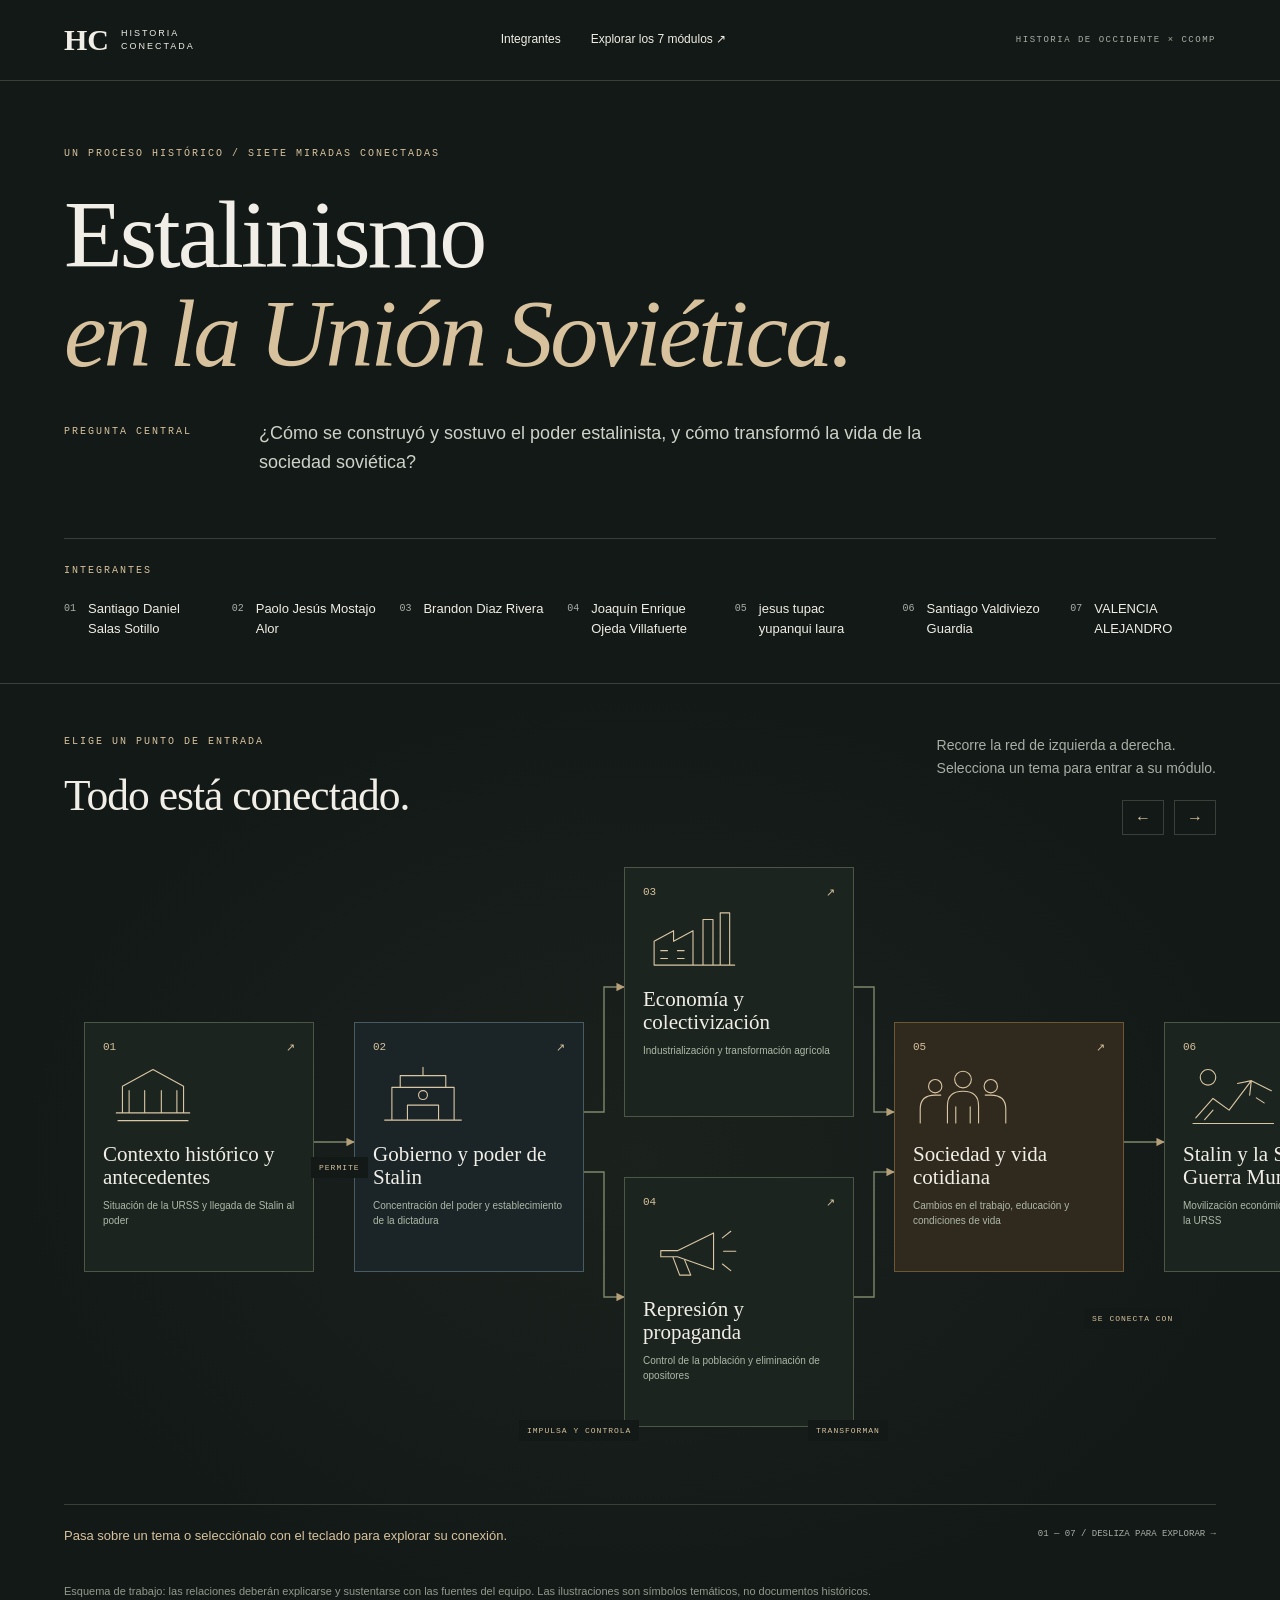
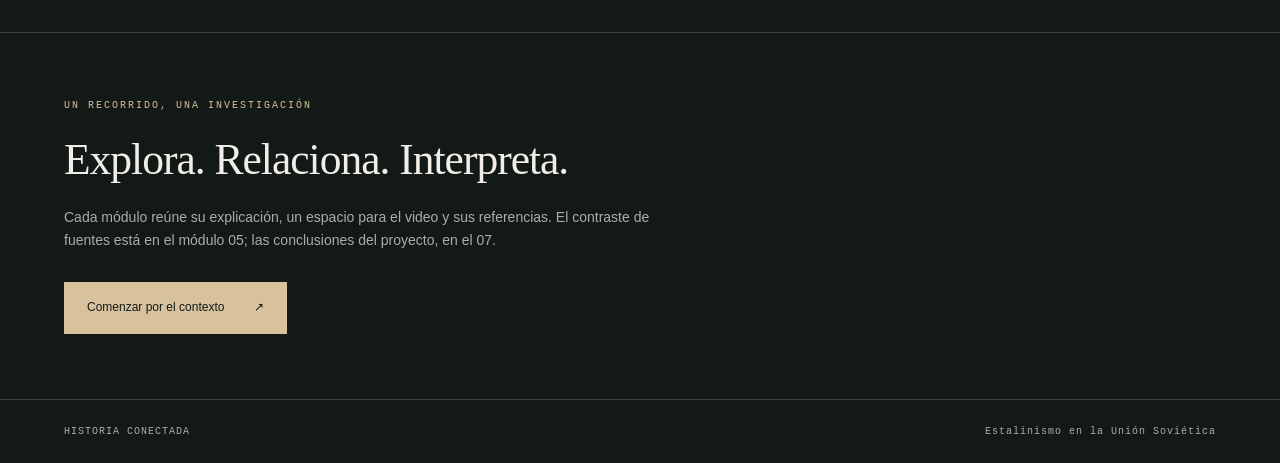
==== index.html @ 56eca54e "Publicar micrositio histórico con módulos independientes y videos" ====
<!doctype html><html lang="es"><head><meta charset="utf-8"><meta name="viewport" content="width=device-width, initial-scale=1"><title>Estalinismo en la Unión Soviética · Historia conectada</title><link rel="stylesheet" href="styles.css"><script defer src="mapa.js"></script></head><body><header class="cabecera"><a class="marca" href="index.html">HC <span>HISTORIA CONECTADA</span></a><nav><a href="#equipo">Integrantes</a><a href="#red">Explorar los 7 módulos ↗</a></nav><span class="archivo">HISTORIA DE OCCIDENTE × CCOMP</span></header><main><section class="portada contenedor"><p class="etiqueta">UN PROCESO HISTÓRICO / SIETE MIRADAS CONECTADAS</p><h1>Estalinismo<br><em>en la Unión Soviética.</em></h1><div class="pregunta-inicio"><span class="etiqueta">PREGUNTA CENTRAL</span><p>¿Cómo se construyó y sostuvo el poder estalinista, y cómo transformó la vida de la sociedad soviética?</p></div><div id="equipo" class="integrantes"><p class="etiqueta">INTEGRANTES</p><ol><li><span>01</span><span class="nombre-integrante">Santiago Daniel Salas Sotillo</span></li><li><span>02</span><span class="nombre-integrante">Paolo Jesús Mostajo Alor</span></li><li><span>03</span><span class="nombre-integrante">Brandon Diaz Rivera</span></li><li><span>04</span><span class="nombre-integrante">Joaquín Enrique Ojeda Villafuerte</span></li><li><span>05</span><span class="nombre-integrante">jesus tupac yupanqui laura</span></li><li><span>06</span><span class="nombre-integrante">Santiago Valdiviezo Guardia</span></li><li><span>07</span><span class="nombre-integrante">VALENCIA ALEJANDRO</span></li></ol></div></section><section id="red" class="red-seccion"><div class="red-encabezado contenedor"><div><p class="etiqueta">ELIGE UN PUNTO DE ENTRADA</p><h2>Todo está conectado.</h2></div><div><p class="descripcion">Recorre la red de izquierda a derecha.<br>Selecciona un tema para entrar a su módulo.</p><div class="controles"><button id="mover-izquierda" aria-label="Desplazar red hacia la izquierda">←</button><button id="mover-derecha" aria-label="Desplazar red hacia la derecha">→</button></div></div></div><div id="mapa-desplazable" class="mapa-desplazable" tabindex="0" role="region" aria-label="Red horizontal de siete módulos"><div class="mapa"><svg class="conexiones" viewBox="0 0 1620 610" aria-hidden="true"><defs><marker id="flecha" viewBox="0 0 10 10" refX="9" refY="5" markerWidth="6" markerHeight="6" orient="auto"><path d="M0 0L10 5L0 10" fill="#b5a079"/></marker></defs><path data-conexion="1-2" d="M250 290H290" marker-end="url(#flecha)"/><path data-conexion="2-3" d="M520 260H540V135H560" marker-end="url(#flecha)"/><path data-conexion="2-4" d="M520 320H540V445H560" marker-end="url(#flecha)"/><path data-conexion="3-5" d="M790 135H810V260H830" marker-end="url(#flecha)"/><path data-conexion="4-5" d="M790 445H810V320H830" marker-end="url(#flecha)"/><path data-conexion="5-6" d="M1060 290H1100" marker-end="url(#flecha)"/><path data-conexion="6-7" d="M1330 290H1370" marker-end="url(#flecha)"/></svg><a class="nodo nodo-1" href="modulos/01-contexto/index.html" style="left:20px;top:170px" data-numero="1" data-relacion="El contexto permite estudiar la concentración del poder."><div class="nodo-superior"><span>01</span><span>↗</span></div><img src="assets/tema-01.svg" alt=""><h3>Contexto histórico y antecedentes</h3><p>Situación de la URSS y llegada de Stalin al poder</p></a><a class="nodo nodo-2" href="modulos/02-gobierno/index.html" style="left:290px;top:170px" data-numero="2" data-relacion="El gobierno impulsa y controla las políticas económicas y los mecanismos de control."><div class="nodo-superior"><span>02</span><span>↗</span></div><img src="assets/tema-02.svg" alt=""><h3>Gobierno y poder de Stalin</h3><p>Concentración del poder y establecimiento de la dictadura</p></a><a class="nodo nodo-3" href="modulos/03-economia/index.html" style="left:560px;top:15px" data-numero="3" data-relacion="La economía y la colectivización transforman las experiencias sociales."><div class="nodo-superior"><span>03</span><span>↗</span></div><img src="assets/tema-03.svg" alt=""><h3>Economía y colectivización</h3><p>Industrialización y transformación agrícola</p></a><a class="nodo nodo-4" href="modulos/04-represion/index.html" style="left:560px;top:325px" data-numero="4" data-relacion="La represión y la propaganda se conectan con el control de la sociedad."><div class="nodo-superior"><span>04</span><span>↗</span></div><img src="assets/tema-04.svg" alt=""><h3>Represión y propaganda</h3><p>Control de la población y eliminación de opositores</p></a><a class="nodo nodo-5" href="modulos/05-sociedad/index.html" style="left:830px;top:170px" data-numero="5" data-relacion="La vida cotidiana permite examinar los efectos del sistema y la movilización."><div class="nodo-superior"><span>05</span><span>↗</span></div><img src="assets/tema-05.svg" alt=""><h3>Sociedad y vida cotidiana</h3><p>Cambios en el trabajo, educación y condiciones de vida</p></a><a class="nodo nodo-6" href="modulos/06-guerra/index.html" style="left:1100px;top:170px" data-numero="6" data-relacion="La guerra se conecta con la movilización y el legado del sistema."><div class="nodo-superior"><span>06</span><span>↗</span></div><img src="assets/tema-06.svg" alt=""><h3>Stalin y la Segunda Guerra Mundial</h3><p>Movilización económica, militar y social de la URSS</p></a><a class="nodo nodo-7" href="modulos/07-consecuencias/index.html" style="left:1370px;top:170px" data-numero="7" data-relacion="Las consecuencias permiten volver a la pregunta central y formular conclusiones."><div class="nodo-superior"><span>07</span><span>↗</span></div><img src="assets/tema-07.svg" alt=""><h3>Consecuencias y fin del estalinismo</h3><p>Muerte de Stalin, desestalinización y legado político, económico y social</p></a><span class="vinculo v1">PERMITE</span><span class="vinculo v2">IMPULSA Y CONTROLA</span><span class="vinculo v3">TRANSFORMAN</span><span class="vinculo v4">SE CONECTA CON</span><span class="vinculo v5">CONTRIBUYE AL LEGADO</span></div></div><div class="pie-red contenedor"><p id="relacion-activa" aria-live="polite">Pasa sobre un tema o selecciónalo con el teclado para explorar su conexión.</p><span>01 — 07 / DESLIZA PARA EXPLORAR →</span></div><p class="nota-maqueta contenedor">Esquema de trabajo: las relaciones deberán explicarse y sustentarse con las fuentes del equipo. Las ilustraciones son símbolos temáticos, no documentos históricos.</p></section><section class="contenedor cierre-portada"><p class="etiqueta">UN RECORRIDO, UNA INVESTIGACIÓN</p><h2>Explora. Relaciona. Interpreta.</h2><p class="descripcion">Cada módulo reúne su explicación, un espacio para el video y sus referencias. El contraste de fuentes está en el módulo 05; las conclusiones del proyecto, en el 07.</p><a class="boton enlace-boton" href="modulos/01-contexto/index.html">Comenzar por el contexto <span>↗</span></a></section></main><footer>HISTORIA CONECTADA<span>Estalinismo en la Unión Soviética</span></footer></body></html>
---- styles.css ----
:root{--fondo:#131917;--texto:#f0eee6;--suave:#a8afa6;--arena:#d7c29d;--rojo:#a7543b;--borde:#394039}*{box-sizing:border-box}html{scroll-behavior:smooth;scroll-padding-top:30px}body{margin:0;background:var(--fondo);color:var(--texto);font:16px/1.65 Arial,sans-serif}a{color:inherit;text-decoration:none}button,input,select{font:inherit}button,a{touch-action:manipulation}button{cursor:pointer}button:disabled{cursor:default;opacity:.55}a:focus-visible,button:focus-visible,select:focus-visible,[tabindex]:focus-visible{outline:3px solid var(--arena);outline-offset:5px}.cabecera{display:flex;align-items:center;justify-content:space-between;gap:25px;padding:23px 5%;border-bottom:1px solid var(--borde);font-size:12px}.marca{font:bold 30px Georgia,serif;display:flex;align-items:center;gap:12px}.marca span{font:9px/1.5 Arial;letter-spacing:2px;max-width:90px}.cabecera nav{display:flex;gap:30px}.cabecera a:hover{color:var(--arena)}.archivo{font:9px monospace;letter-spacing:1.5px;color:var(--suave)}.contenedor{width:90%;max-width:1440px;margin:auto}.portada{padding-top:65px;padding-bottom:45px}.etiqueta{font:10px/1.6 monospace;letter-spacing:2px;color:var(--arena);margin:0 0 20px}h1{font:clamp(55px,7.5vw,112px)/1.03 Georgia,serif;font-weight:normal;letter-spacing:-3px;margin:24px 0 35px}h1 em{color:var(--arena);font-weight:normal}h2{font:clamp(32px,3.4vw,50px)/1.15 Georgia,serif;font-weight:normal;letter-spacing:-1px;margin:0 0 22px}p{margin:0 0 20px}.pregunta-inicio{display:grid;grid-template-columns:170px 1fr;gap:25px;max-width:950px;align-items:start}.pregunta-inicio .etiqueta{padding-top:5px}.pregunta-inicio p:last-child{font-size:18px;max-width:690px;color:#ced2c8}.integrantes{margin-top:40px;border-top:1px solid var(--borde);padding-top:24px}.integrantes ol{display:grid;grid-template-columns:repeat(7,1fr);gap:22px;list-style:none;padding:0;margin:0}.integrantes li{display:flex;align-items:center;gap:12px}.integrantes li>span:first-child{font:10px monospace;color:var(--suave)}.linea-nombre{display:block;height:22px;width:100%;border-bottom:1px solid #747d70}.red-seccion{padding:50px 0 32px;border-top:1px solid var(--borde);border-bottom:1px solid var(--borde);background:radial-gradient(ellipse at 50% 50%,#29332a55,transparent 70%)}.red-encabezado{display:flex;justify-content:space-between;gap:40px;align-items:flex-start}.descripcion{font-size:14px;color:var(--suave);max-width:600px}.controles{display:flex;gap:10px;justify-content:flex-end}.controles button{width:42px;height:35px;color:var(--arena);background:transparent;border:1px solid var(--borde)}.mapa-desplazable{overflow-x:auto;scrollbar-color:#7f8067 #202721;scrollbar-width:thin;padding:0 5% 12px}.mapa{width:1620px;height:610px;position:relative;margin:10px auto}.conexiones{position:absolute;width:1620px;height:610px;inset:0}.conexiones>path{stroke:#7e876c;stroke-width:1.4;fill:none;transition:stroke .2s,stroke-width .2s}.conexiones>path.destacada{stroke:#f1d8a8;stroke-width:3}.nodo{position:absolute;width:230px;height:250px;padding:18px;background:#1c241f;border:1px solid #4c5646;transition:background .2s,border-color .2s,transform .2s;display:block}.nodo:hover,.nodo:focus-visible{background:#30392c;border-color:var(--arena);transform:translateY(-4px)}.nodo-2{background:#1b2528;border-color:#485a62}.nodo-5{background:#30291e;border-color:#6b5734}.nodo-7{background:#1c2c24;border-color:#3d6952}.nodo-superior{display:flex;justify-content:space-between;font:11px monospace;color:var(--arena)}.nodo img{width:100px;height:76px;object-fit:contain;margin:4px 0 0}.nodo h3{font:21px/1.1 Georgia,serif;font-weight:normal;margin:0 0 9px}.nodo p{font-size:10px;line-height:1.5;color:#aeb8a7;margin:0}.vinculo{position:absolute;font:8px monospace;letter-spacing:1px;color:var(--arena);background:var(--fondo);padding:6px 8px}.v1{left:247px;top:305px}.v2{left:455px;top:568px}.v3{left:744px;top:568px}.v4{left:1020px;top:456px}.v5{left:1280px;top:456px}.pie-red{display:flex;justify-content:space-between;gap:40px;border-top:1px solid var(--borde);padding-top:20px;margin-top:20px}.pie-red p{font-size:13px;color:var(--arena);max-width:720px}.pie-red span{font:9px monospace;white-space:nowrap;color:var(--suave);padding-top:4px}.nota-maqueta{font-size:11px;color:#919a8d;margin-top:15px}.cierre-portada{padding:65px 0}.boton{padding:15px 22px;background:var(--arena);color:var(--fondo);border:1px solid var(--arena);font-size:12px}.enlace-boton{display:inline-flex;gap:30px;align-items:center;margin-top:10px}footer{border-top:1px solid var(--borde);padding:26px 5%;display:flex;justify-content:space-between;gap:25px;font:10px monospace;letter-spacing:1px;color:var(--suave)}footer a{text-decoration:underline}@media(min-width:1800px){.mapa-desplazable{padding-left:0;padding-right:0}}@media(max-width:800px){.archivo{display:none}.cabecera{padding:20px 5%}.pregunta-inicio{grid-template-columns:1fr;gap:0}.integrantes ol{grid-template-columns:repeat(4,1fr);row-gap:20px}.red-encabezado{display:block}.controles{justify-content:flex-start}.pie-red{display:block}.portada{padding-top:40px}h1{letter-spacing:-2px}footer{flex-wrap:wrap}.red-seccion{padding-top:35px}.mapa{margin-top:25px}}@media(max-width:450px){.cabecera nav{gap:15px;font-size:10px}.marca{font-size:25px}.marca span{font-size:8px;max-width:70px}.integrantes ol{grid-template-columns:repeat(2,1fr)}h1{font-size:47px}.portada{padding-bottom:30px}.pregunta-inicio p:last-child{font-size:16px}}@media(prefers-reduced-motion:reduce){html{scroll-behavior:auto}*{transition:none!important}}

/* Nombres de los siete integrantes. */
.nombre-integrante{font-size:13px;line-height:1.5;display:block}.integrantes li{align-items:flex-start}.integrantes li>span:first-child{padding-top:4px}@media(max-width:1050px){.integrantes ol{grid-template-columns:repeat(4,1fr)}}@media(max-width:600px){.integrantes ol{grid-template-columns:repeat(2,1fr)}}
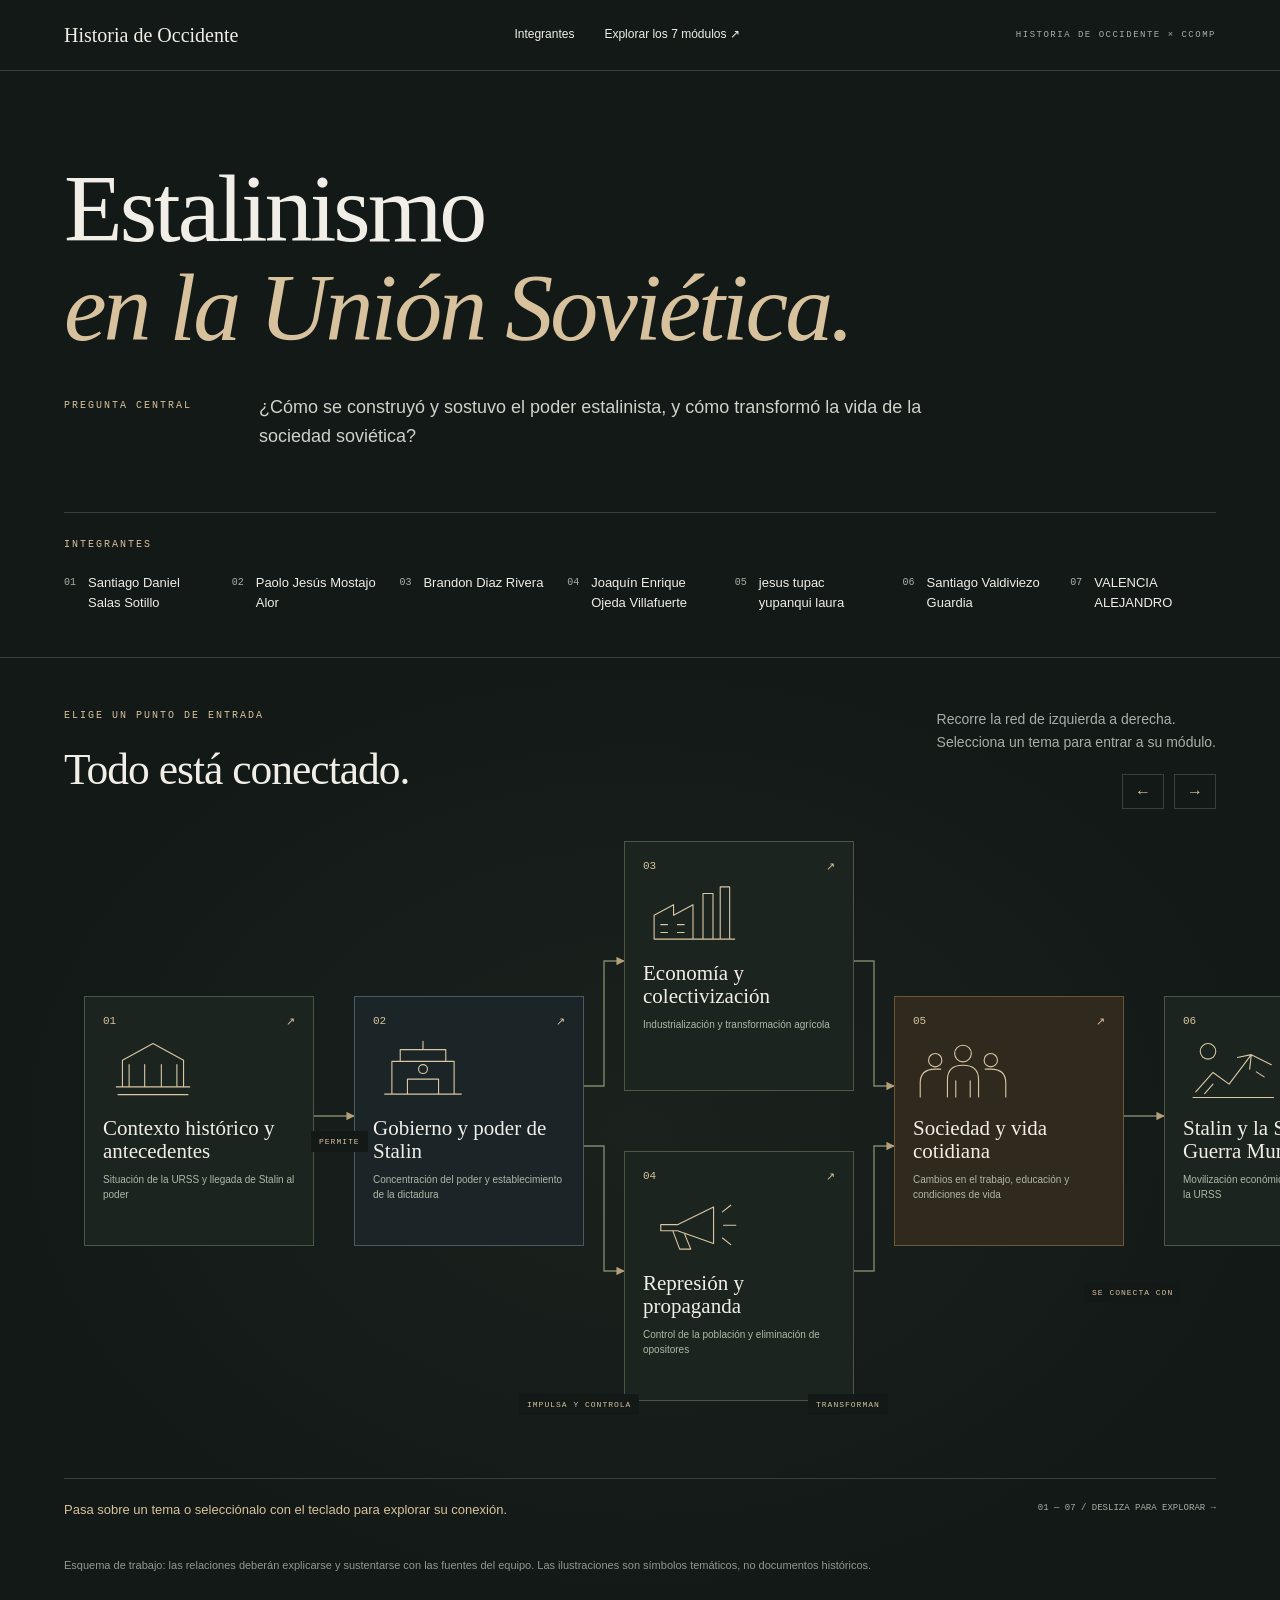
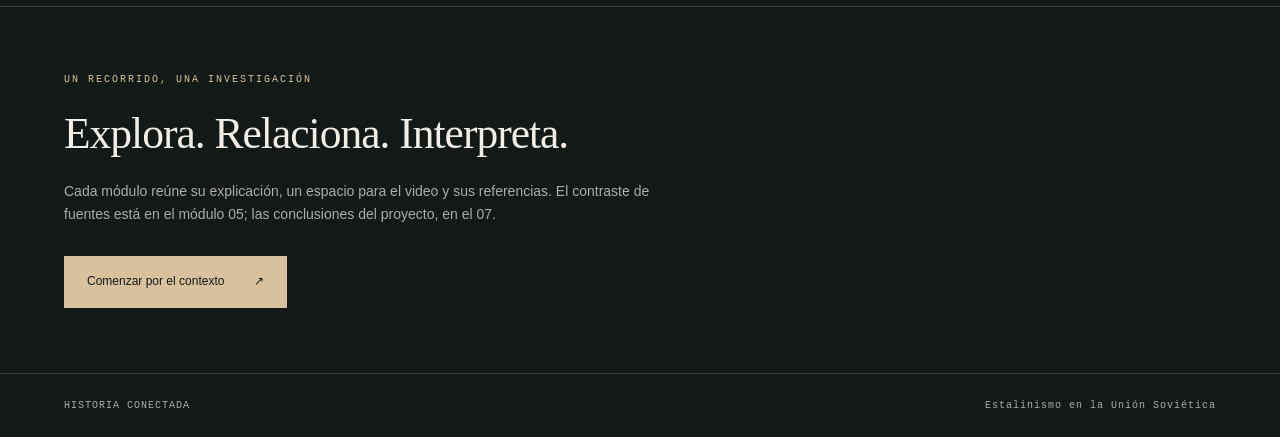
==== commit 6356a607: "Incorporar economía y colectivización y simplificar cabecera" ====
--- a/index.html
+++ b/index.html
@@ -1 +1 @@
-<!doctype html><html lang="es"><head><meta charset="utf-8"><meta name="viewport" content="width=device-width, initial-scale=1"><title>Estalinismo en la Unión Soviética · Historia conectada</title><link rel="stylesheet" href="styles.css"><script defer src="mapa.js"></script></head><body><header class="cabecera"><a class="marca" href="index.html">HC <span>HISTORIA CONECTADA</span></a><nav><a href="#equipo">Integrantes</a><a href="#red">Explorar los 7 módulos ↗</a></nav><span class="archivo">HISTORIA DE OCCIDENTE × CCOMP</span></header><main><section class="portada contenedor"><p class="etiqueta">UN PROCESO HISTÓRICO / SIETE MIRADAS CONECTADAS</p><h1>Estalinismo<br><em>en la Unión Soviética.</em></h1><div class="pregunta-inicio"><span class="etiqueta">PREGUNTA CENTRAL</span><p>¿Cómo se construyó y sostuvo el poder estalinista, y cómo transformó la vida de la sociedad soviética?</p></div><div id="equipo" class="integrantes"><p class="etiqueta">INTEGRANTES</p><ol><li><span>01</span><span class="nombre-integrante">Santiago Daniel Salas Sotillo</span></li><li><span>02</span><span class="nombre-integrante">Paolo Jesús Mostajo Alor</span></li><li><span>03</span><span class="nombre-integrante">Brandon Diaz Rivera</span></li><li><span>04</span><span class="nombre-integrante">Joaquín Enrique Ojeda Villafuerte</span></li><li><span>05</span><span class="nombre-integrante">jesus tupac yupanqui laura</span></li><li><span>06</span><span class="nombre-integrante">Santiago Valdiviezo Guardia</span></li><li><span>07</span><span class="nombre-integrante">VALENCIA ALEJANDRO</span></li></ol></div></section><section id="red" class="red-seccion"><div class="red-encabezado contenedor"><div><p class="etiqueta">ELIGE UN PUNTO DE ENTRADA</p><h2>Todo está conectado.</h2></div><div><p class="descripcion">Recorre la red de izquierda a derecha.<br>Selecciona un tema para entrar a su módulo.</p><div class="controles"><button id="mover-izquierda" aria-label="Desplazar red hacia la izquierda">←</button><button id="mover-derecha" aria-label="Desplazar red hacia la derecha">→</button></div></div></div><div id="mapa-desplazable" class="mapa-desplazable" tabindex="0" role="region" aria-label="Red horizontal de siete módulos"><div class="mapa"><svg class="conexiones" viewBox="0 0 1620 610" aria-hidden="true"><defs><marker id="flecha" viewBox="0 0 10 10" refX="9" refY="5" markerWidth="6" markerHeight="6" orient="auto"><path d="M0 0L10 5L0 10" fill="#b5a079"/></marker></defs><path data-conexion="1-2" d="M250 290H290" marker-end="url(#flecha)"/><path data-conexion="2-3" d="M520 260H540V135H560" marker-end="url(#flecha)"/><path data-conexion="2-4" d="M520 320H540V445H560" marker-end="url(#flecha)"/><path data-conexion="3-5" d="M790 135H810V260H830" marker-end="url(#flecha)"/><path data-conexion="4-5" d="M790 445H810V320H830" marker-end="url(#flecha)"/><path data-conexion="5-6" d="M1060 290H1100" marker-end="url(#flecha)"/><path data-conexion="6-7" d="M1330 290H1370" marker-end="url(#flecha)"/></svg><a class="nodo nodo-1" href="modulos/01-contexto/index.html" style="left:20px;top:170px" data-numero="1" data-relacion="El contexto permite estudiar la concentración del poder."><div class="nodo-superior"><span>01</span><span>↗</span></div><img src="assets/tema-01.svg" alt=""><h3>Contexto histórico y antecedentes</h3><p>Situación de la URSS y llegada de Stalin al poder</p></a><a class="nodo nodo-2" href="modulos/02-gobierno/index.html" style="left:290px;top:170px" data-numero="2" data-relacion="El gobierno impulsa y controla las políticas económicas y los mecanismos de control."><div class="nodo-superior"><span>02</span><span>↗</span></div><img src="assets/tema-02.svg" alt=""><h3>Gobierno y poder de Stalin</h3><p>Concentración del poder y establecimiento de la dictadura</p></a><a class="nodo nodo-3" href="modulos/03-economia/index.html" style="left:560px;top:15px" data-numero="3" data-relacion="La economía y la colectivización transforman las experiencias sociales."><div class="nodo-superior"><span>03</span><span>↗</span></div><img src="assets/tema-03.svg" alt=""><h3>Economía y colectivización</h3><p>Industrialización y transformación agrícola</p></a><a class="nodo nodo-4" href="modulos/04-represion/index.html" style="left:560px;top:325px" data-numero="4" data-relacion="La represión y la propaganda se conectan con el control de la sociedad."><div class="nodo-superior"><span>04</span><span>↗</span></div><img src="assets/tema-04.svg" alt=""><h3>Represión y propaganda</h3><p>Control de la población y eliminación de opositores</p></a><a class="nodo nodo-5" href="modulos/05-sociedad/index.html" style="left:830px;top:170px" data-numero="5" data-relacion="La vida cotidiana permite examinar los efectos del sistema y la movilización."><div class="nodo-superior"><span>05</span><span>↗</span></div><img src="assets/tema-05.svg" alt=""><h3>Sociedad y vida cotidiana</h3><p>Cambios en el trabajo, educación y condiciones de vida</p></a><a class="nodo nodo-6" href="modulos/06-guerra/index.html" style="left:1100px;top:170px" data-numero="6" data-relacion="La guerra se conecta con la movilización y el legado del sistema."><div class="nodo-superior"><span>06</span><span>↗</span></div><img src="assets/tema-06.svg" alt=""><h3>Stalin y la Segunda Guerra Mundial</h3><p>Movilización económica, militar y social de la URSS</p></a><a class="nodo nodo-7" href="modulos/07-consecuencias/index.html" style="left:1370px;top:170px" data-numero="7" data-relacion="Las consecuencias permiten volver a la pregunta central y formular conclusiones."><div class="nodo-superior"><span>07</span><span>↗</span></div><img src="assets/tema-07.svg" alt=""><h3>Consecuencias y fin del estalinismo</h3><p>Muerte de Stalin, desestalinización y legado político, económico y social</p></a><span class="vinculo v1">PERMITE</span><span class="vinculo v2">IMPULSA Y CONTROLA</span><span class="vinculo v3">TRANSFORMAN</span><span class="vinculo v4">SE CONECTA CON</span><span class="vinculo v5">CONTRIBUYE AL LEGADO</span></div></div><div class="pie-red contenedor"><p id="relacion-activa" aria-live="polite">Pasa sobre un tema o selecciónalo con el teclado para explorar su conexión.</p><span>01 — 07 / DESLIZA PARA EXPLORAR →</span></div><p class="nota-maqueta contenedor">Esquema de trabajo: las relaciones deberán explicarse y sustentarse con las fuentes del equipo. Las ilustraciones son símbolos temáticos, no documentos históricos.</p></section><section class="contenedor cierre-portada"><p class="etiqueta">UN RECORRIDO, UNA INVESTIGACIÓN</p><h2>Explora. Relaciona. Interpreta.</h2><p class="descripcion">Cada módulo reúne su explicación, un espacio para el video y sus referencias. El contraste de fuentes está en el módulo 05; las conclusiones del proyecto, en el 07.</p><a class="boton enlace-boton" href="modulos/01-contexto/index.html">Comenzar por el contexto <span>↗</span></a></section></main><footer>HISTORIA CONECTADA<span>Estalinismo en la Unión Soviética</span></footer></body></html>+<!doctype html><html lang="es"><head><meta charset="utf-8"><meta name="viewport" content="width=device-width, initial-scale=1"><title>Estalinismo en la Unión Soviética · Historia conectada</title><link rel="stylesheet" href="styles.css"><script defer src="mapa.js"></script></head><body><header class="cabecera"><a class="marca" href="index.html">Historia de Occidente</a><nav><a href="#equipo">Integrantes</a><a href="#red">Explorar los 7 módulos ↗</a></nav><span class="archivo">HISTORIA DE OCCIDENTE × CCOMP</span></header><main><section class="portada contenedor"><h1>Estalinismo<br><em>en la Unión Soviética.</em></h1><div class="pregunta-inicio"><span class="etiqueta">PREGUNTA CENTRAL</span><p>¿Cómo se construyó y sostuvo el poder estalinista, y cómo transformó la vida de la sociedad soviética?</p></div><div id="equipo" class="integrantes"><p class="etiqueta">INTEGRANTES</p><ol><li><span>01</span><span class="nombre-integrante">Santiago Daniel Salas Sotillo</span></li><li><span>02</span><span class="nombre-integrante">Paolo Jesús Mostajo Alor</span></li><li><span>03</span><span class="nombre-integrante">Brandon Diaz Rivera</span></li><li><span>04</span><span class="nombre-integrante">Joaquín Enrique Ojeda Villafuerte</span></li><li><span>05</span><span class="nombre-integrante">jesus tupac yupanqui laura</span></li><li><span>06</span><span class="nombre-integrante">Santiago Valdiviezo Guardia</span></li><li><span>07</span><span class="nombre-integrante">VALENCIA ALEJANDRO</span></li></ol></div></section><section id="red" class="red-seccion"><div class="red-encabezado contenedor"><div><p class="etiqueta">ELIGE UN PUNTO DE ENTRADA</p><h2>Todo está conectado.</h2></div><div><p class="descripcion">Recorre la red de izquierda a derecha.<br>Selecciona un tema para entrar a su módulo.</p><div class="controles"><button id="mover-izquierda" aria-label="Desplazar red hacia la izquierda">←</button><button id="mover-derecha" aria-label="Desplazar red hacia la derecha">→</button></div></div></div><div id="mapa-desplazable" class="mapa-desplazable" tabindex="0" role="region" aria-label="Red horizontal de siete módulos"><div class="mapa"><svg class="conexiones" viewBox="0 0 1620 610" aria-hidden="true"><defs><marker id="flecha" viewBox="0 0 10 10" refX="9" refY="5" markerWidth="6" markerHeight="6" orient="auto"><path d="M0 0L10 5L0 10" fill="#b5a079"/></marker></defs><path data-conexion="1-2" d="M250 290H290" marker-end="url(#flecha)"/><path data-conexion="2-3" d="M520 260H540V135H560" marker-end="url(#flecha)"/><path data-conexion="2-4" d="M520 320H540V445H560" marker-end="url(#flecha)"/><path data-conexion="3-5" d="M790 135H810V260H830" marker-end="url(#flecha)"/><path data-conexion="4-5" d="M790 445H810V320H830" marker-end="url(#flecha)"/><path data-conexion="5-6" d="M1060 290H1100" marker-end="url(#flecha)"/><path data-conexion="6-7" d="M1330 290H1370" marker-end="url(#flecha)"/></svg><a class="nodo nodo-1" href="modulos/01-contexto/index.html" style="left:20px;top:170px" data-numero="1" data-relacion="El contexto permite estudiar la concentración del poder."><div class="nodo-superior"><span>01</span><span>↗</span></div><img src="assets/tema-01.svg" alt=""><h3>Contexto histórico y antecedentes</h3><p>Situación de la URSS y llegada de Stalin al poder</p></a><a class="nodo nodo-2" href="modulos/02-gobierno/index.html" style="left:290px;top:170px" data-numero="2" data-relacion="El gobierno impulsa y controla las políticas económicas y los mecanismos de control."><div class="nodo-superior"><span>02</span><span>↗</span></div><img src="assets/tema-02.svg" alt=""><h3>Gobierno y poder de Stalin</h3><p>Concentración del poder y establecimiento de la dictadura</p></a><a class="nodo nodo-3" href="modulos/03-economia/index.html" style="left:560px;top:15px" data-numero="3" data-relacion="La economía y la colectivización transforman las experiencias sociales."><div class="nodo-superior"><span>03</span><span>↗</span></div><img src="assets/tema-03.svg" alt=""><h3>Economía y colectivización</h3><p>Industrialización y transformación agrícola</p></a><a class="nodo nodo-4" href="modulos/04-represion/index.html" style="left:560px;top:325px" data-numero="4" data-relacion="La represión y la propaganda se conectan con el control de la sociedad."><div class="nodo-superior"><span>04</span><span>↗</span></div><img src="assets/tema-04.svg" alt=""><h3>Represión y propaganda</h3><p>Control de la población y eliminación de opositores</p></a><a class="nodo nodo-5" href="modulos/05-sociedad/index.html" style="left:830px;top:170px" data-numero="5" data-relacion="La vida cotidiana permite examinar los efectos del sistema y la movilización."><div class="nodo-superior"><span>05</span><span>↗</span></div><img src="assets/tema-05.svg" alt=""><h3>Sociedad y vida cotidiana</h3><p>Cambios en el trabajo, educación y condiciones de vida</p></a><a class="nodo nodo-6" href="modulos/06-guerra/index.html" style="left:1100px;top:170px" data-numero="6" data-relacion="La guerra se conecta con la movilización y el legado del sistema."><div class="nodo-superior"><span>06</span><span>↗</span></div><img src="assets/tema-06.svg" alt=""><h3>Stalin y la Segunda Guerra Mundial</h3><p>Movilización económica, militar y social de la URSS</p></a><a class="nodo nodo-7" href="modulos/07-consecuencias/index.html" style="left:1370px;top:170px" data-numero="7" data-relacion="Las consecuencias permiten volver a la pregunta central y formular conclusiones."><div class="nodo-superior"><span>07</span><span>↗</span></div><img src="assets/tema-07.svg" alt=""><h3>Consecuencias y fin del estalinismo</h3><p>Muerte de Stalin, desestalinización y legado político, económico y social</p></a><span class="vinculo v1">PERMITE</span><span class="vinculo v2">IMPULSA Y CONTROLA</span><span class="vinculo v3">TRANSFORMAN</span><span class="vinculo v4">SE CONECTA CON</span><span class="vinculo v5">CONTRIBUYE AL LEGADO</span></div></div><div class="pie-red contenedor"><p id="relacion-activa" aria-live="polite">Pasa sobre un tema o selecciónalo con el teclado para explorar su conexión.</p><span>01 — 07 / DESLIZA PARA EXPLORAR →</span></div><p class="nota-maqueta contenedor">Esquema de trabajo: las relaciones deberán explicarse y sustentarse con las fuentes del equipo. Las ilustraciones son símbolos temáticos, no documentos históricos.</p></section><section class="contenedor cierre-portada"><p class="etiqueta">UN RECORRIDO, UNA INVESTIGACIÓN</p><h2>Explora. Relaciona. Interpreta.</h2><p class="descripcion">Cada módulo reúne su explicación, un espacio para el video y sus referencias. El contraste de fuentes está en el módulo 05; las conclusiones del proyecto, en el 07.</p><a class="boton enlace-boton" href="modulos/01-contexto/index.html">Comenzar por el contexto <span>↗</span></a></section></main><footer>HISTORIA CONECTADA<span>Estalinismo en la Unión Soviética</span></footer></body></html>
--- a/styles.css
+++ b/styles.css
@@ -2,3 +2,6 @@
 
 /* Nombres de los siete integrantes. */
 .nombre-integrante{font-size:13px;line-height:1.5;display:block}.integrantes li{align-items:flex-start}.integrantes li>span:first-child{padding-top:4px}@media(max-width:1050px){.integrantes ol{grid-template-columns:repeat(4,1fr)}}@media(max-width:600px){.integrantes ol{grid-template-columns:repeat(2,1fr)}}
+
+/* Identidad del curso en la cabecera. */
+.cabecera .marca{font:20px/1.2 Georgia,serif;max-width:220px}@media(max-width:600px){.cabecera .marca{font-size:17px;max-width:145px}}
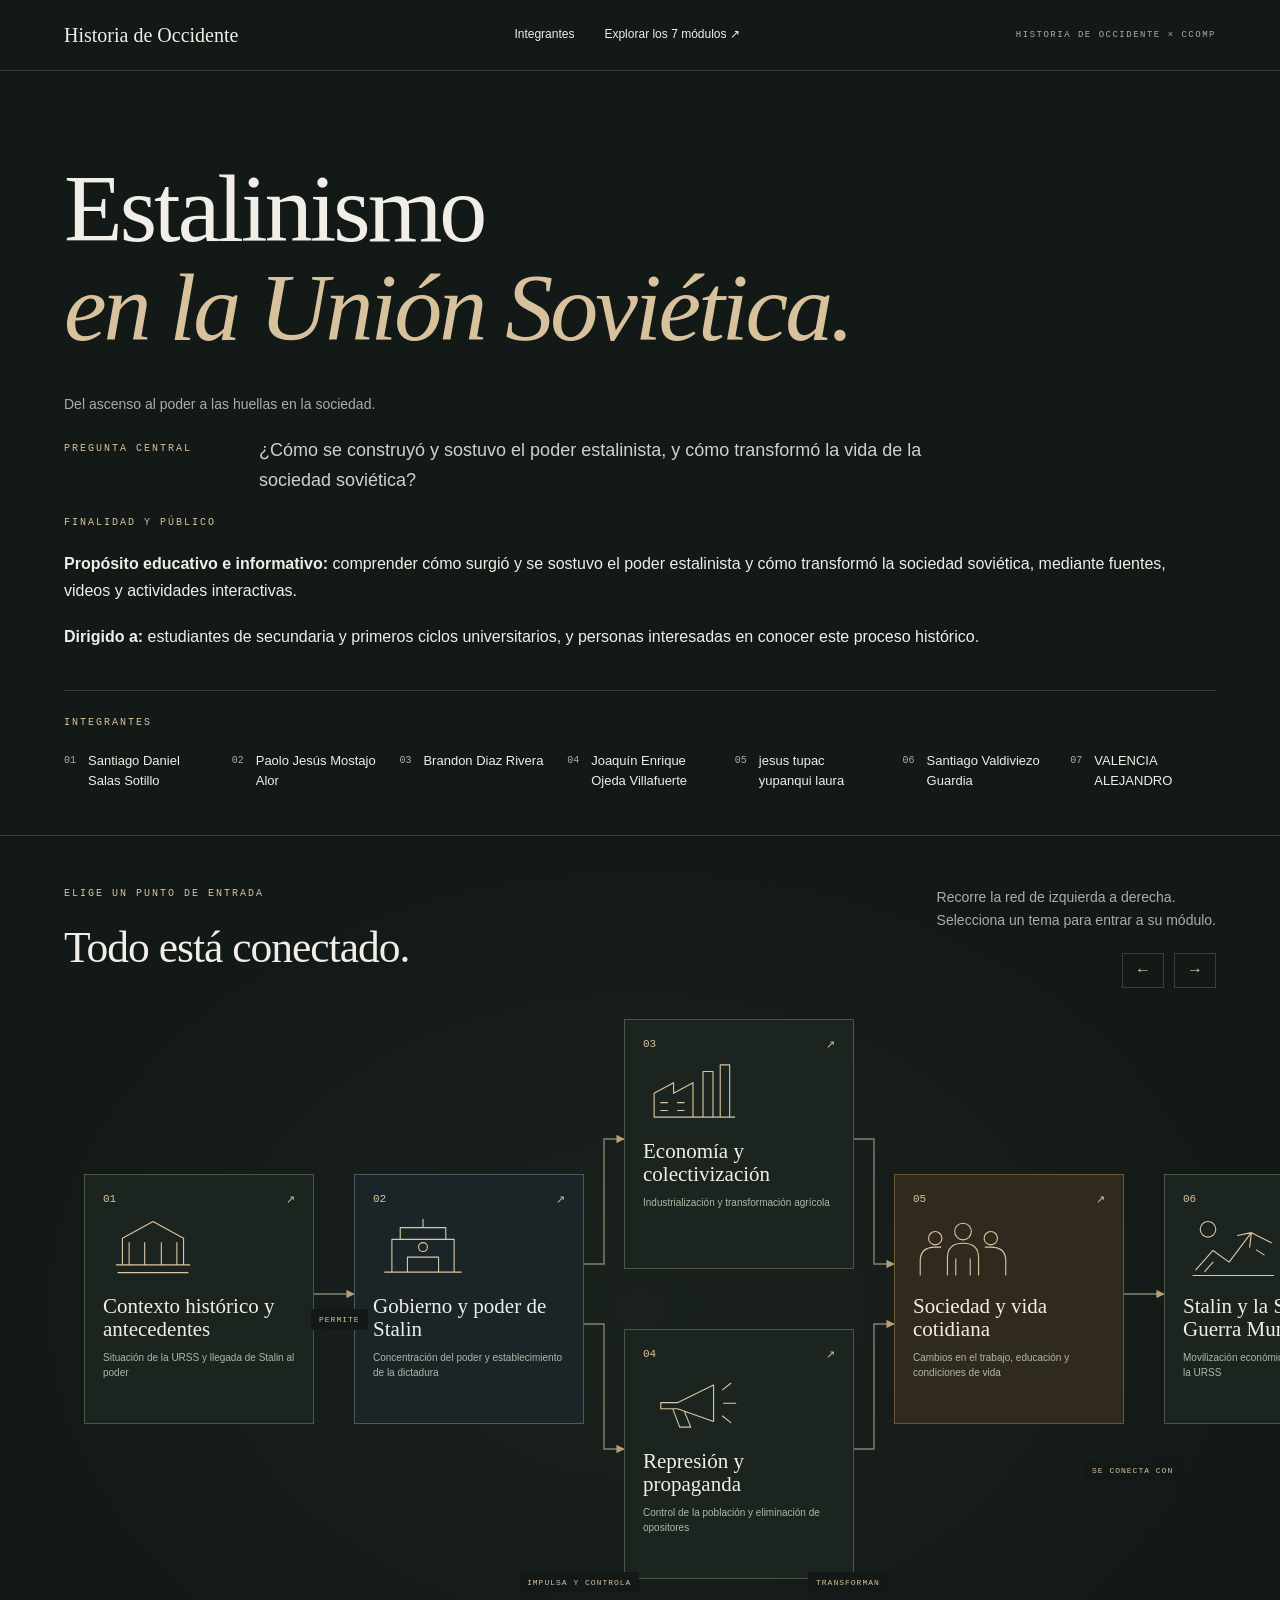
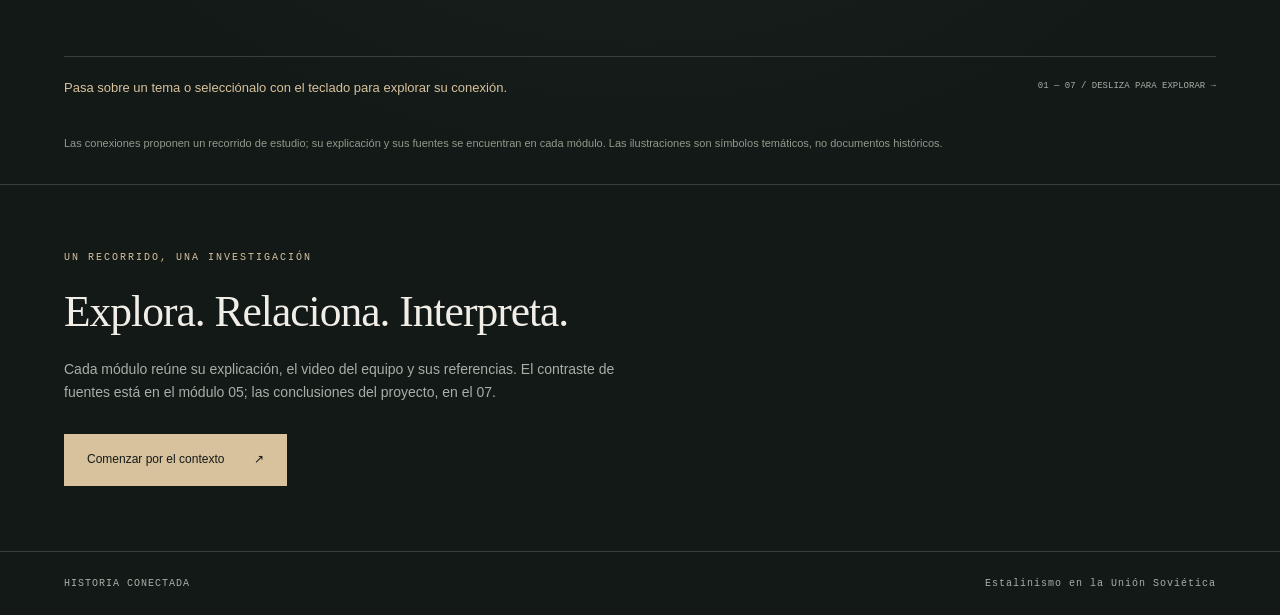
==== commit a5f99bbd: "Definir finalidad y público y ordenar código fuente" ====
--- a/index.html
+++ b/index.html
@@ -1 +1,281 @@
-<!doctype html><html lang="es"><head><meta charset="utf-8"><meta name="viewport" content="width=device-width, initial-scale=1"><title>Estalinismo en la Unión Soviética · Historia conectada</title><link rel="stylesheet" href="styles.css"><script defer src="mapa.js"></script></head><body><header class="cabecera"><a class="marca" href="index.html">Historia de Occidente</a><nav><a href="#equipo">Integrantes</a><a href="#red">Explorar los 7 módulos ↗</a></nav><span class="archivo">HISTORIA DE OCCIDENTE × CCOMP</span></header><main><section class="portada contenedor"><h1>Estalinismo<br><em>en la Unión Soviética.</em></h1><div class="pregunta-inicio"><span class="etiqueta">PREGUNTA CENTRAL</span><p>¿Cómo se construyó y sostuvo el poder estalinista, y cómo transformó la vida de la sociedad soviética?</p></div><div id="equipo" class="integrantes"><p class="etiqueta">INTEGRANTES</p><ol><li><span>01</span><span class="nombre-integrante">Santiago Daniel Salas Sotillo</span></li><li><span>02</span><span class="nombre-integrante">Paolo Jesús Mostajo Alor</span></li><li><span>03</span><span class="nombre-integrante">Brandon Diaz Rivera</span></li><li><span>04</span><span class="nombre-integrante">Joaquín Enrique Ojeda Villafuerte</span></li><li><span>05</span><span class="nombre-integrante">jesus tupac yupanqui laura</span></li><li><span>06</span><span class="nombre-integrante">Santiago Valdiviezo Guardia</span></li><li><span>07</span><span class="nombre-integrante">VALENCIA ALEJANDRO</span></li></ol></div></section><section id="red" class="red-seccion"><div class="red-encabezado contenedor"><div><p class="etiqueta">ELIGE UN PUNTO DE ENTRADA</p><h2>Todo está conectado.</h2></div><div><p class="descripcion">Recorre la red de izquierda a derecha.<br>Selecciona un tema para entrar a su módulo.</p><div class="controles"><button id="mover-izquierda" aria-label="Desplazar red hacia la izquierda">←</button><button id="mover-derecha" aria-label="Desplazar red hacia la derecha">→</button></div></div></div><div id="mapa-desplazable" class="mapa-desplazable" tabindex="0" role="region" aria-label="Red horizontal de siete módulos"><div class="mapa"><svg class="conexiones" viewBox="0 0 1620 610" aria-hidden="true"><defs><marker id="flecha" viewBox="0 0 10 10" refX="9" refY="5" markerWidth="6" markerHeight="6" orient="auto"><path d="M0 0L10 5L0 10" fill="#b5a079"/></marker></defs><path data-conexion="1-2" d="M250 290H290" marker-end="url(#flecha)"/><path data-conexion="2-3" d="M520 260H540V135H560" marker-end="url(#flecha)"/><path data-conexion="2-4" d="M520 320H540V445H560" marker-end="url(#flecha)"/><path data-conexion="3-5" d="M790 135H810V260H830" marker-end="url(#flecha)"/><path data-conexion="4-5" d="M790 445H810V320H830" marker-end="url(#flecha)"/><path data-conexion="5-6" d="M1060 290H1100" marker-end="url(#flecha)"/><path data-conexion="6-7" d="M1330 290H1370" marker-end="url(#flecha)"/></svg><a class="nodo nodo-1" href="modulos/01-contexto/index.html" style="left:20px;top:170px" data-numero="1" data-relacion="El contexto permite estudiar la concentración del poder."><div class="nodo-superior"><span>01</span><span>↗</span></div><img src="assets/tema-01.svg" alt=""><h3>Contexto histórico y antecedentes</h3><p>Situación de la URSS y llegada de Stalin al poder</p></a><a class="nodo nodo-2" href="modulos/02-gobierno/index.html" style="left:290px;top:170px" data-numero="2" data-relacion="El gobierno impulsa y controla las políticas económicas y los mecanismos de control."><div class="nodo-superior"><span>02</span><span>↗</span></div><img src="assets/tema-02.svg" alt=""><h3>Gobierno y poder de Stalin</h3><p>Concentración del poder y establecimiento de la dictadura</p></a><a class="nodo nodo-3" href="modulos/03-economia/index.html" style="left:560px;top:15px" data-numero="3" data-relacion="La economía y la colectivización transforman las experiencias sociales."><div class="nodo-superior"><span>03</span><span>↗</span></div><img src="assets/tema-03.svg" alt=""><h3>Economía y colectivización</h3><p>Industrialización y transformación agrícola</p></a><a class="nodo nodo-4" href="modulos/04-represion/index.html" style="left:560px;top:325px" data-numero="4" data-relacion="La represión y la propaganda se conectan con el control de la sociedad."><div class="nodo-superior"><span>04</span><span>↗</span></div><img src="assets/tema-04.svg" alt=""><h3>Represión y propaganda</h3><p>Control de la población y eliminación de opositores</p></a><a class="nodo nodo-5" href="modulos/05-sociedad/index.html" style="left:830px;top:170px" data-numero="5" data-relacion="La vida cotidiana permite examinar los efectos del sistema y la movilización."><div class="nodo-superior"><span>05</span><span>↗</span></div><img src="assets/tema-05.svg" alt=""><h3>Sociedad y vida cotidiana</h3><p>Cambios en el trabajo, educación y condiciones de vida</p></a><a class="nodo nodo-6" href="modulos/06-guerra/index.html" style="left:1100px;top:170px" data-numero="6" data-relacion="La guerra se conecta con la movilización y el legado del sistema."><div class="nodo-superior"><span>06</span><span>↗</span></div><img src="assets/tema-06.svg" alt=""><h3>Stalin y la Segunda Guerra Mundial</h3><p>Movilización económica, militar y social de la URSS</p></a><a class="nodo nodo-7" href="modulos/07-consecuencias/index.html" style="left:1370px;top:170px" data-numero="7" data-relacion="Las consecuencias permiten volver a la pregunta central y formular conclusiones."><div class="nodo-superior"><span>07</span><span>↗</span></div><img src="assets/tema-07.svg" alt=""><h3>Consecuencias y fin del estalinismo</h3><p>Muerte de Stalin, desestalinización y legado político, económico y social</p></a><span class="vinculo v1">PERMITE</span><span class="vinculo v2">IMPULSA Y CONTROLA</span><span class="vinculo v3">TRANSFORMAN</span><span class="vinculo v4">SE CONECTA CON</span><span class="vinculo v5">CONTRIBUYE AL LEGADO</span></div></div><div class="pie-red contenedor"><p id="relacion-activa" aria-live="polite">Pasa sobre un tema o selecciónalo con el teclado para explorar su conexión.</p><span>01 — 07 / DESLIZA PARA EXPLORAR →</span></div><p class="nota-maqueta contenedor">Esquema de trabajo: las relaciones deberán explicarse y sustentarse con las fuentes del equipo. Las ilustraciones son símbolos temáticos, no documentos históricos.</p></section><section class="contenedor cierre-portada"><p class="etiqueta">UN RECORRIDO, UNA INVESTIGACIÓN</p><h2>Explora. Relaciona. Interpreta.</h2><p class="descripcion">Cada módulo reúne su explicación, un espacio para el video y sus referencias. El contraste de fuentes está en el módulo 05; las conclusiones del proyecto, en el 07.</p><a class="boton enlace-boton" href="modulos/01-contexto/index.html">Comenzar por el contexto <span>↗</span></a></section></main><footer>HISTORIA CONECTADA<span>Estalinismo en la Unión Soviética</span></footer></body></html>+<!doctype html>
+<html lang="es">
+	<head>
+		<meta charset="utf-8" />
+		<meta name="viewport" content="width=device-width, initial-scale=1" />
+		<title>Estalinismo en la Unión Soviética · Historia conectada</title>
+		<link rel="stylesheet" href="styles.css" />
+		<script defer src="mapa.js"></script>
+	</head>
+	<body>
+		<header class="cabecera">
+			<a class="marca" href="index.html">Historia de Occidente</a>
+			<nav>
+				<a href="#equipo">Integrantes</a
+				><a href="#red">Explorar los 7 módulos ↗</a>
+			</nav>
+			<span class="archivo">HISTORIA DE OCCIDENTE × CCOMP</span>
+		</header>
+		<main>
+			<section class="portada contenedor">
+				<h1>Estalinismo<br /><em>en la Unión Soviética.</em></h1>
+				<p class="descripcion">
+					Del ascenso al poder a las huellas en la sociedad.
+				</p>
+				<div class="pregunta-inicio">
+					<span class="etiqueta">PREGUNTA CENTRAL</span>
+					<p>
+						¿Cómo se construyó y sostuvo el poder estalinista, y cómo transformó
+						la vida de la sociedad soviética?
+					</p>
+				</div>
+				<section class="finalidad">
+					<p class="etiqueta">FINALIDAD Y PÚBLICO</p>
+					<p>
+						<strong>Propósito educativo e informativo:</strong> comprender cómo
+						surgió y se sostuvo el poder estalinista y cómo transformó la
+						sociedad soviética, mediante fuentes, videos y actividades
+						interactivas.
+					</p>
+					<p>
+						<strong>Dirigido a:</strong> estudiantes de secundaria y primeros
+						ciclos universitarios, y personas interesadas en conocer este
+						proceso histórico.
+					</p>
+				</section>
+				<div id="equipo" class="integrantes">
+					<p class="etiqueta">INTEGRANTES</p>
+					<ol>
+						<li>
+							<span>01</span
+							><span class="nombre-integrante"
+								>Santiago Daniel Salas Sotillo</span
+							>
+						</li>
+						<li>
+							<span>02</span
+							><span class="nombre-integrante">Paolo Jesús Mostajo Alor</span>
+						</li>
+						<li>
+							<span>03</span
+							><span class="nombre-integrante">Brandon Diaz Rivera</span>
+						</li>
+						<li>
+							<span>04</span
+							><span class="nombre-integrante"
+								>Joaquín Enrique Ojeda Villafuerte</span
+							>
+						</li>
+						<li>
+							<span>05</span
+							><span class="nombre-integrante">jesus tupac yupanqui laura</span>
+						</li>
+						<li>
+							<span>06</span
+							><span class="nombre-integrante"
+								>Santiago Valdiviezo Guardia</span
+							>
+						</li>
+						<li>
+							<span>07</span
+							><span class="nombre-integrante">VALENCIA ALEJANDRO</span>
+						</li>
+					</ol>
+				</div>
+			</section>
+			<section id="red" class="red-seccion">
+				<div class="red-encabezado contenedor">
+					<div>
+						<p class="etiqueta">ELIGE UN PUNTO DE ENTRADA</p>
+						<h2>Todo está conectado.</h2>
+					</div>
+					<div>
+						<p class="descripcion">
+							Recorre la red de izquierda a derecha.<br />Selecciona un tema
+							para entrar a su módulo.
+						</p>
+						<div class="controles">
+							<button
+								id="mover-izquierda"
+								aria-label="Desplazar red hacia la izquierda"
+							>
+								←</button
+							><button
+								id="mover-derecha"
+								aria-label="Desplazar red hacia la derecha"
+							>
+								→
+							</button>
+						</div>
+					</div>
+				</div>
+				<div
+					id="mapa-desplazable"
+					class="mapa-desplazable"
+					tabindex="0"
+					role="region"
+					aria-label="Red horizontal de siete módulos"
+				>
+					<div class="mapa">
+						<svg class="conexiones" viewBox="0 0 1620 610" aria-hidden="true">
+							<defs>
+								<marker
+									id="flecha"
+									viewBox="0 0 10 10"
+									refX="9"
+									refY="5"
+									markerWidth="6"
+									markerHeight="6"
+									orient="auto"
+								>
+									<path d="M0 0L10 5L0 10" fill="#b5a079" />
+								</marker>
+							</defs>
+							<path
+								data-conexion="1-2"
+								d="M250 290H290"
+								marker-end="url(#flecha)"
+							/>
+							<path
+								data-conexion="2-3"
+								d="M520 260H540V135H560"
+								marker-end="url(#flecha)"
+							/>
+							<path
+								data-conexion="2-4"
+								d="M520 320H540V445H560"
+								marker-end="url(#flecha)"
+							/>
+							<path
+								data-conexion="3-5"
+								d="M790 135H810V260H830"
+								marker-end="url(#flecha)"
+							/>
+							<path
+								data-conexion="4-5"
+								d="M790 445H810V320H830"
+								marker-end="url(#flecha)"
+							/>
+							<path
+								data-conexion="5-6"
+								d="M1060 290H1100"
+								marker-end="url(#flecha)"
+							/>
+							<path
+								data-conexion="6-7"
+								d="M1330 290H1370"
+								marker-end="url(#flecha)"
+							/></svg
+						><a
+							class="nodo nodo-1"
+							href="modulos/01-contexto/index.html"
+							style="left: 20px; top: 170px"
+							data-numero="1"
+							data-relacion="El contexto permite estudiar la concentración del poder."
+							><div class="nodo-superior"><span>01</span><span>↗</span></div>
+							<img src="assets/tema-01.svg" alt="" />
+							<h3>Contexto histórico y antecedentes</h3>
+							<p>Situación de la URSS y llegada de Stalin al poder</p></a
+						><a
+							class="nodo nodo-2"
+							href="modulos/02-gobierno/index.html"
+							style="left: 290px; top: 170px"
+							data-numero="2"
+							data-relacion="El gobierno impulsa y controla las políticas económicas y los mecanismos de control."
+							><div class="nodo-superior"><span>02</span><span>↗</span></div>
+							<img src="assets/tema-02.svg" alt="" />
+							<h3>Gobierno y poder de Stalin</h3>
+							<p>
+								Concentración del poder y establecimiento de la dictadura
+							</p></a
+						><a
+							class="nodo nodo-3"
+							href="modulos/03-economia/index.html"
+							style="left: 560px; top: 15px"
+							data-numero="3"
+							data-relacion="La economía y la colectivización transforman las experiencias sociales."
+							><div class="nodo-superior"><span>03</span><span>↗</span></div>
+							<img src="assets/tema-03.svg" alt="" />
+							<h3>Economía y colectivización</h3>
+							<p>Industrialización y transformación agrícola</p></a
+						><a
+							class="nodo nodo-4"
+							href="modulos/04-represion/index.html"
+							style="left: 560px; top: 325px"
+							data-numero="4"
+							data-relacion="La represión y la propaganda se conectan con el control de la sociedad."
+							><div class="nodo-superior"><span>04</span><span>↗</span></div>
+							<img src="assets/tema-04.svg" alt="" />
+							<h3>Represión y propaganda</h3>
+							<p>Control de la población y eliminación de opositores</p></a
+						><a
+							class="nodo nodo-5"
+							href="modulos/05-sociedad/index.html"
+							style="left: 830px; top: 170px"
+							data-numero="5"
+							data-relacion="La vida cotidiana permite examinar los efectos del sistema y la movilización."
+							><div class="nodo-superior"><span>05</span><span>↗</span></div>
+							<img src="assets/tema-05.svg" alt="" />
+							<h3>Sociedad y vida cotidiana</h3>
+							<p>Cambios en el trabajo, educación y condiciones de vida</p></a
+						><a
+							class="nodo nodo-6"
+							href="modulos/06-guerra/index.html"
+							style="left: 1100px; top: 170px"
+							data-numero="6"
+							data-relacion="La guerra se conecta con la movilización y el legado del sistema."
+							><div class="nodo-superior"><span>06</span><span>↗</span></div>
+							<img src="assets/tema-06.svg" alt="" />
+							<h3>Stalin y la Segunda Guerra Mundial</h3>
+							<p>Movilización económica, militar y social de la URSS</p></a
+						><a
+							class="nodo nodo-7"
+							href="modulos/07-consecuencias/index.html"
+							style="left: 1370px; top: 170px"
+							data-numero="7"
+							data-relacion="Las consecuencias permiten volver a la pregunta central y formular conclusiones."
+							><div class="nodo-superior"><span>07</span><span>↗</span></div>
+							<img src="assets/tema-07.svg" alt="" />
+							<h3>Consecuencias y fin del estalinismo</h3>
+							<p>
+								Muerte de Stalin, desestalinización y legado político, económico
+								y social
+							</p></a
+						><span class="vinculo v1">PERMITE</span
+						><span class="vinculo v2">IMPULSA Y CONTROLA</span
+						><span class="vinculo v3">TRANSFORMAN</span
+						><span class="vinculo v4">SE CONECTA CON</span
+						><span class="vinculo v5">CONTRIBUYE AL LEGADO</span>
+					</div>
+				</div>
+				<div class="pie-red contenedor">
+					<p id="relacion-activa" aria-live="polite">
+						Pasa sobre un tema o selecciónalo con el teclado para explorar su
+						conexión.
+					</p>
+					<span>01 — 07 / DESLIZA PARA EXPLORAR →</span>
+				</div>
+				<p class="nota-maqueta contenedor">
+					Las conexiones proponen un recorrido de estudio; su explicación y sus
+					fuentes se encuentran en cada módulo. Las ilustraciones son símbolos
+					temáticos, no documentos históricos.
+				</p>
+			</section>
+			<section class="contenedor cierre-portada">
+				<p class="etiqueta">UN RECORRIDO, UNA INVESTIGACIÓN</p>
+				<h2>Explora. Relaciona. Interpreta.</h2>
+				<p class="descripcion">
+					Cada módulo reúne su explicación, el video del equipo y sus
+					referencias. El contraste de fuentes está en el módulo 05; las
+					conclusiones del proyecto, en el 07.
+				</p>
+				<a class="boton enlace-boton" href="modulos/01-contexto/index.html"
+					>Comenzar por el contexto <span>↗</span></a
+				>
+			</section>
+		</main>
+		<footer>
+			HISTORIA CONECTADA<span>Estalinismo en la Unión Soviética</span>
+		</footer>
+	</body>
+</html>
--- a/styles.css
+++ b/styles.css
@@ -1,7 +1,475 @@
-:root{--fondo:#131917;--texto:#f0eee6;--suave:#a8afa6;--arena:#d7c29d;--rojo:#a7543b;--borde:#394039}*{box-sizing:border-box}html{scroll-behavior:smooth;scroll-padding-top:30px}body{margin:0;background:var(--fondo);color:var(--texto);font:16px/1.65 Arial,sans-serif}a{color:inherit;text-decoration:none}button,input,select{font:inherit}button,a{touch-action:manipulation}button{cursor:pointer}button:disabled{cursor:default;opacity:.55}a:focus-visible,button:focus-visible,select:focus-visible,[tabindex]:focus-visible{outline:3px solid var(--arena);outline-offset:5px}.cabecera{display:flex;align-items:center;justify-content:space-between;gap:25px;padding:23px 5%;border-bottom:1px solid var(--borde);font-size:12px}.marca{font:bold 30px Georgia,serif;display:flex;align-items:center;gap:12px}.marca span{font:9px/1.5 Arial;letter-spacing:2px;max-width:90px}.cabecera nav{display:flex;gap:30px}.cabecera a:hover{color:var(--arena)}.archivo{font:9px monospace;letter-spacing:1.5px;color:var(--suave)}.contenedor{width:90%;max-width:1440px;margin:auto}.portada{padding-top:65px;padding-bottom:45px}.etiqueta{font:10px/1.6 monospace;letter-spacing:2px;color:var(--arena);margin:0 0 20px}h1{font:clamp(55px,7.5vw,112px)/1.03 Georgia,serif;font-weight:normal;letter-spacing:-3px;margin:24px 0 35px}h1 em{color:var(--arena);font-weight:normal}h2{font:clamp(32px,3.4vw,50px)/1.15 Georgia,serif;font-weight:normal;letter-spacing:-1px;margin:0 0 22px}p{margin:0 0 20px}.pregunta-inicio{display:grid;grid-template-columns:170px 1fr;gap:25px;max-width:950px;align-items:start}.pregunta-inicio .etiqueta{padding-top:5px}.pregunta-inicio p:last-child{font-size:18px;max-width:690px;color:#ced2c8}.integrantes{margin-top:40px;border-top:1px solid var(--borde);padding-top:24px}.integrantes ol{display:grid;grid-template-columns:repeat(7,1fr);gap:22px;list-style:none;padding:0;margin:0}.integrantes li{display:flex;align-items:center;gap:12px}.integrantes li>span:first-child{font:10px monospace;color:var(--suave)}.linea-nombre{display:block;height:22px;width:100%;border-bottom:1px solid #747d70}.red-seccion{padding:50px 0 32px;border-top:1px solid var(--borde);border-bottom:1px solid var(--borde);background:radial-gradient(ellipse at 50% 50%,#29332a55,transparent 70%)}.red-encabezado{display:flex;justify-content:space-between;gap:40px;align-items:flex-start}.descripcion{font-size:14px;color:var(--suave);max-width:600px}.controles{display:flex;gap:10px;justify-content:flex-end}.controles button{width:42px;height:35px;color:var(--arena);background:transparent;border:1px solid var(--borde)}.mapa-desplazable{overflow-x:auto;scrollbar-color:#7f8067 #202721;scrollbar-width:thin;padding:0 5% 12px}.mapa{width:1620px;height:610px;position:relative;margin:10px auto}.conexiones{position:absolute;width:1620px;height:610px;inset:0}.conexiones>path{stroke:#7e876c;stroke-width:1.4;fill:none;transition:stroke .2s,stroke-width .2s}.conexiones>path.destacada{stroke:#f1d8a8;stroke-width:3}.nodo{position:absolute;width:230px;height:250px;padding:18px;background:#1c241f;border:1px solid #4c5646;transition:background .2s,border-color .2s,transform .2s;display:block}.nodo:hover,.nodo:focus-visible{background:#30392c;border-color:var(--arena);transform:translateY(-4px)}.nodo-2{background:#1b2528;border-color:#485a62}.nodo-5{background:#30291e;border-color:#6b5734}.nodo-7{background:#1c2c24;border-color:#3d6952}.nodo-superior{display:flex;justify-content:space-between;font:11px monospace;color:var(--arena)}.nodo img{width:100px;height:76px;object-fit:contain;margin:4px 0 0}.nodo h3{font:21px/1.1 Georgia,serif;font-weight:normal;margin:0 0 9px}.nodo p{font-size:10px;line-height:1.5;color:#aeb8a7;margin:0}.vinculo{position:absolute;font:8px monospace;letter-spacing:1px;color:var(--arena);background:var(--fondo);padding:6px 8px}.v1{left:247px;top:305px}.v2{left:455px;top:568px}.v3{left:744px;top:568px}.v4{left:1020px;top:456px}.v5{left:1280px;top:456px}.pie-red{display:flex;justify-content:space-between;gap:40px;border-top:1px solid var(--borde);padding-top:20px;margin-top:20px}.pie-red p{font-size:13px;color:var(--arena);max-width:720px}.pie-red span{font:9px monospace;white-space:nowrap;color:var(--suave);padding-top:4px}.nota-maqueta{font-size:11px;color:#919a8d;margin-top:15px}.cierre-portada{padding:65px 0}.boton{padding:15px 22px;background:var(--arena);color:var(--fondo);border:1px solid var(--arena);font-size:12px}.enlace-boton{display:inline-flex;gap:30px;align-items:center;margin-top:10px}footer{border-top:1px solid var(--borde);padding:26px 5%;display:flex;justify-content:space-between;gap:25px;font:10px monospace;letter-spacing:1px;color:var(--suave)}footer a{text-decoration:underline}@media(min-width:1800px){.mapa-desplazable{padding-left:0;padding-right:0}}@media(max-width:800px){.archivo{display:none}.cabecera{padding:20px 5%}.pregunta-inicio{grid-template-columns:1fr;gap:0}.integrantes ol{grid-template-columns:repeat(4,1fr);row-gap:20px}.red-encabezado{display:block}.controles{justify-content:flex-start}.pie-red{display:block}.portada{padding-top:40px}h1{letter-spacing:-2px}footer{flex-wrap:wrap}.red-seccion{padding-top:35px}.mapa{margin-top:25px}}@media(max-width:450px){.cabecera nav{gap:15px;font-size:10px}.marca{font-size:25px}.marca span{font-size:8px;max-width:70px}.integrantes ol{grid-template-columns:repeat(2,1fr)}h1{font-size:47px}.portada{padding-bottom:30px}.pregunta-inicio p:last-child{font-size:16px}}@media(prefers-reduced-motion:reduce){html{scroll-behavior:auto}*{transition:none!important}}
+:root {
+	--fondo: #131917;
+	--texto: #f0eee6;
+	--suave: #a8afa6;
+	--arena: #d7c29d;
+	--rojo: #a7543b;
+	--borde: #394039;
+}
+* {
+	box-sizing: border-box;
+}
+html {
+	scroll-behavior: smooth;
+	scroll-padding-top: 30px;
+}
+body {
+	margin: 0;
+	background: var(--fondo);
+	color: var(--texto);
+	font:
+		16px/1.65 Arial,
+		sans-serif;
+}
+a {
+	color: inherit;
+	text-decoration: none;
+}
+button,
+input,
+select {
+	font: inherit;
+}
+button,
+a {
+	touch-action: manipulation;
+}
+button {
+	cursor: pointer;
+}
+button:disabled {
+	cursor: default;
+	opacity: 0.55;
+}
+a:focus-visible,
+button:focus-visible,
+select:focus-visible,
+[tabindex]:focus-visible {
+	outline: 3px solid var(--arena);
+	outline-offset: 5px;
+}
+.cabecera {
+	display: flex;
+	align-items: center;
+	justify-content: space-between;
+	gap: 25px;
+	padding: 23px 5%;
+	border-bottom: 1px solid var(--borde);
+	font-size: 12px;
+}
+.marca {
+	font:
+		bold 30px Georgia,
+		serif;
+	display: flex;
+	align-items: center;
+	gap: 12px;
+}
+.marca span {
+	font: 9px/1.5 Arial;
+	letter-spacing: 2px;
+	max-width: 90px;
+}
+.cabecera nav {
+	display: flex;
+	gap: 30px;
+}
+.cabecera a:hover {
+	color: var(--arena);
+}
+.archivo {
+	font: 9px monospace;
+	letter-spacing: 1.5px;
+	color: var(--suave);
+}
+.contenedor {
+	width: 90%;
+	max-width: 1440px;
+	margin: auto;
+}
+.portada {
+	padding-top: 65px;
+	padding-bottom: 45px;
+}
+.etiqueta {
+	font: 10px/1.6 monospace;
+	letter-spacing: 2px;
+	color: var(--arena);
+	margin: 0 0 20px;
+}
+h1 {
+	font:
+		clamp(55px, 7.5vw, 112px) / 1.03 Georgia,
+		serif;
+	font-weight: normal;
+	letter-spacing: -3px;
+	margin: 24px 0 35px;
+}
+h1 em {
+	color: var(--arena);
+	font-weight: normal;
+}
+h2 {
+	font:
+		clamp(32px, 3.4vw, 50px) / 1.15 Georgia,
+		serif;
+	font-weight: normal;
+	letter-spacing: -1px;
+	margin: 0 0 22px;
+}
+p {
+	margin: 0 0 20px;
+}
+.pregunta-inicio {
+	display: grid;
+	grid-template-columns: 170px 1fr;
+	gap: 25px;
+	max-width: 950px;
+	align-items: start;
+}
+.pregunta-inicio .etiqueta {
+	padding-top: 5px;
+}
+.pregunta-inicio p:last-child {
+	font-size: 18px;
+	max-width: 690px;
+	color: #ced2c8;
+}
+.integrantes {
+	margin-top: 40px;
+	border-top: 1px solid var(--borde);
+	padding-top: 24px;
+}
+.integrantes ol {
+	display: grid;
+	grid-template-columns: repeat(7, 1fr);
+	gap: 22px;
+	list-style: none;
+	padding: 0;
+	margin: 0;
+}
+.integrantes li {
+	display: flex;
+	align-items: center;
+	gap: 12px;
+}
+.integrantes li > span:first-child {
+	font: 10px monospace;
+	color: var(--suave);
+}
+.linea-nombre {
+	display: block;
+	height: 22px;
+	width: 100%;
+	border-bottom: 1px solid #747d70;
+}
+.red-seccion {
+	padding: 50px 0 32px;
+	border-top: 1px solid var(--borde);
+	border-bottom: 1px solid var(--borde);
+	background: radial-gradient(ellipse at 50% 50%, #29332a55, transparent 70%);
+}
+.red-encabezado {
+	display: flex;
+	justify-content: space-between;
+	gap: 40px;
+	align-items: flex-start;
+}
+.descripcion {
+	font-size: 14px;
+	color: var(--suave);
+	max-width: 600px;
+}
+.controles {
+	display: flex;
+	gap: 10px;
+	justify-content: flex-end;
+}
+.controles button {
+	width: 42px;
+	height: 35px;
+	color: var(--arena);
+	background: transparent;
+	border: 1px solid var(--borde);
+}
+.mapa-desplazable {
+	overflow-x: auto;
+	scrollbar-color: #7f8067 #202721;
+	scrollbar-width: thin;
+	padding: 0 5% 12px;
+}
+.mapa {
+	width: 1620px;
+	height: 610px;
+	position: relative;
+	margin: 10px auto;
+}
+.conexiones {
+	position: absolute;
+	width: 1620px;
+	height: 610px;
+	inset: 0;
+}
+.conexiones > path {
+	stroke: #7e876c;
+	stroke-width: 1.4;
+	fill: none;
+	transition:
+		stroke 0.2s,
+		stroke-width 0.2s;
+}
+.conexiones > path.destacada {
+	stroke: #f1d8a8;
+	stroke-width: 3;
+}
+.nodo {
+	position: absolute;
+	width: 230px;
+	height: 250px;
+	padding: 18px;
+	background: #1c241f;
+	border: 1px solid #4c5646;
+	transition:
+		background 0.2s,
+		border-color 0.2s,
+		transform 0.2s;
+	display: block;
+}
+.nodo:hover,
+.nodo:focus-visible {
+	background: #30392c;
+	border-color: var(--arena);
+	transform: translateY(-4px);
+}
+.nodo-2 {
+	background: #1b2528;
+	border-color: #485a62;
+}
+.nodo-5 {
+	background: #30291e;
+	border-color: #6b5734;
+}
+.nodo-7 {
+	background: #1c2c24;
+	border-color: #3d6952;
+}
+.nodo-superior {
+	display: flex;
+	justify-content: space-between;
+	font: 11px monospace;
+	color: var(--arena);
+}
+.nodo img {
+	width: 100px;
+	height: 76px;
+	object-fit: contain;
+	margin: 4px 0 0;
+}
+.nodo h3 {
+	font:
+		21px/1.1 Georgia,
+		serif;
+	font-weight: normal;
+	margin: 0 0 9px;
+}
+.nodo p {
+	font-size: 10px;
+	line-height: 1.5;
+	color: #aeb8a7;
+	margin: 0;
+}
+.vinculo {
+	position: absolute;
+	font: 8px monospace;
+	letter-spacing: 1px;
+	color: var(--arena);
+	background: var(--fondo);
+	padding: 6px 8px;
+}
+.v1 {
+	left: 247px;
+	top: 305px;
+}
+.v2 {
+	left: 455px;
+	top: 568px;
+}
+.v3 {
+	left: 744px;
+	top: 568px;
+}
+.v4 {
+	left: 1020px;
+	top: 456px;
+}
+.v5 {
+	left: 1280px;
+	top: 456px;
+}
+.pie-red {
+	display: flex;
+	justify-content: space-between;
+	gap: 40px;
+	border-top: 1px solid var(--borde);
+	padding-top: 20px;
+	margin-top: 20px;
+}
+.pie-red p {
+	font-size: 13px;
+	color: var(--arena);
+	max-width: 720px;
+}
+.pie-red span {
+	font: 9px monospace;
+	white-space: nowrap;
+	color: var(--suave);
+	padding-top: 4px;
+}
+.nota-maqueta {
+	font-size: 11px;
+	color: #919a8d;
+	margin-top: 15px;
+}
+.cierre-portada {
+	padding: 65px 0;
+}
+.boton {
+	padding: 15px 22px;
+	background: var(--arena);
+	color: var(--fondo);
+	border: 1px solid var(--arena);
+	font-size: 12px;
+}
+.enlace-boton {
+	display: inline-flex;
+	gap: 30px;
+	align-items: center;
+	margin-top: 10px;
+}
+footer {
+	border-top: 1px solid var(--borde);
+	padding: 26px 5%;
+	display: flex;
+	justify-content: space-between;
+	gap: 25px;
+	font: 10px monospace;
+	letter-spacing: 1px;
+	color: var(--suave);
+}
+footer a {
+	text-decoration: underline;
+}
+@media (min-width: 1800px) {
+	.mapa-desplazable {
+		padding-left: 0;
+		padding-right: 0;
+	}
+}
+@media (max-width: 800px) {
+	.archivo {
+		display: none;
+	}
+	.cabecera {
+		padding: 20px 5%;
+	}
+	.pregunta-inicio {
+		grid-template-columns: 1fr;
+		gap: 0;
+	}
+	.integrantes ol {
+		grid-template-columns: repeat(4, 1fr);
+		row-gap: 20px;
+	}
+	.red-encabezado {
+		display: block;
+	}
+	.controles {
+		justify-content: flex-start;
+	}
+	.pie-red {
+		display: block;
+	}
+	.portada {
+		padding-top: 40px;
+	}
+	h1 {
+		letter-spacing: -2px;
+	}
+	footer {
+		flex-wrap: wrap;
+	}
+	.red-seccion {
+		padding-top: 35px;
+	}
+	.mapa {
+		margin-top: 25px;
+	}
+}
+@media (max-width: 450px) {
+	.cabecera nav {
+		gap: 15px;
+		font-size: 10px;
+	}
+	.marca {
+		font-size: 25px;
+	}
+	.marca span {
+		font-size: 8px;
+		max-width: 70px;
+	}
+	.integrantes ol {
+		grid-template-columns: repeat(2, 1fr);
+	}
+	h1 {
+		font-size: 47px;
+	}
+	.portada {
+		padding-bottom: 30px;
+	}
+	.pregunta-inicio p:last-child {
+		font-size: 16px;
+	}
+}
+@media (prefers-reduced-motion: reduce) {
+	html {
+		scroll-behavior: auto;
+	}
+	* {
+		transition: none !important;
+	}
+}
 
-/* Nombres de los siete integrantes. */
-.nombre-integrante{font-size:13px;line-height:1.5;display:block}.integrantes li{align-items:flex-start}.integrantes li>span:first-child{padding-top:4px}@media(max-width:1050px){.integrantes ol{grid-template-columns:repeat(4,1fr)}}@media(max-width:600px){.integrantes ol{grid-template-columns:repeat(2,1fr)}}
+.nombre-integrante {
+	font-size: 13px;
+	line-height: 1.5;
+	display: block;
+}
+.integrantes li {
+	align-items: flex-start;
+}
+.integrantes li > span:first-child {
+	padding-top: 4px;
+}
+@media (max-width: 1050px) {
+	.integrantes ol {
+		grid-template-columns: repeat(4, 1fr);
+	}
+}
+@media (max-width: 600px) {
+	.integrantes ol {
+		grid-template-columns: repeat(2, 1fr);
+	}
+}
 
-/* Identidad del curso en la cabecera. */
-.cabecera .marca{font:20px/1.2 Georgia,serif;max-width:220px}@media(max-width:600px){.cabecera .marca{font-size:17px;max-width:145px}}
+.cabecera .marca {
+	font:
+		20px/1.2 Georgia,
+		serif;
+	max-width: 220px;
+}
+@media (max-width: 600px) {
+	.cabecera .marca {
+		font-size: 17px;
+		max-width: 145px;
+	}
+}
